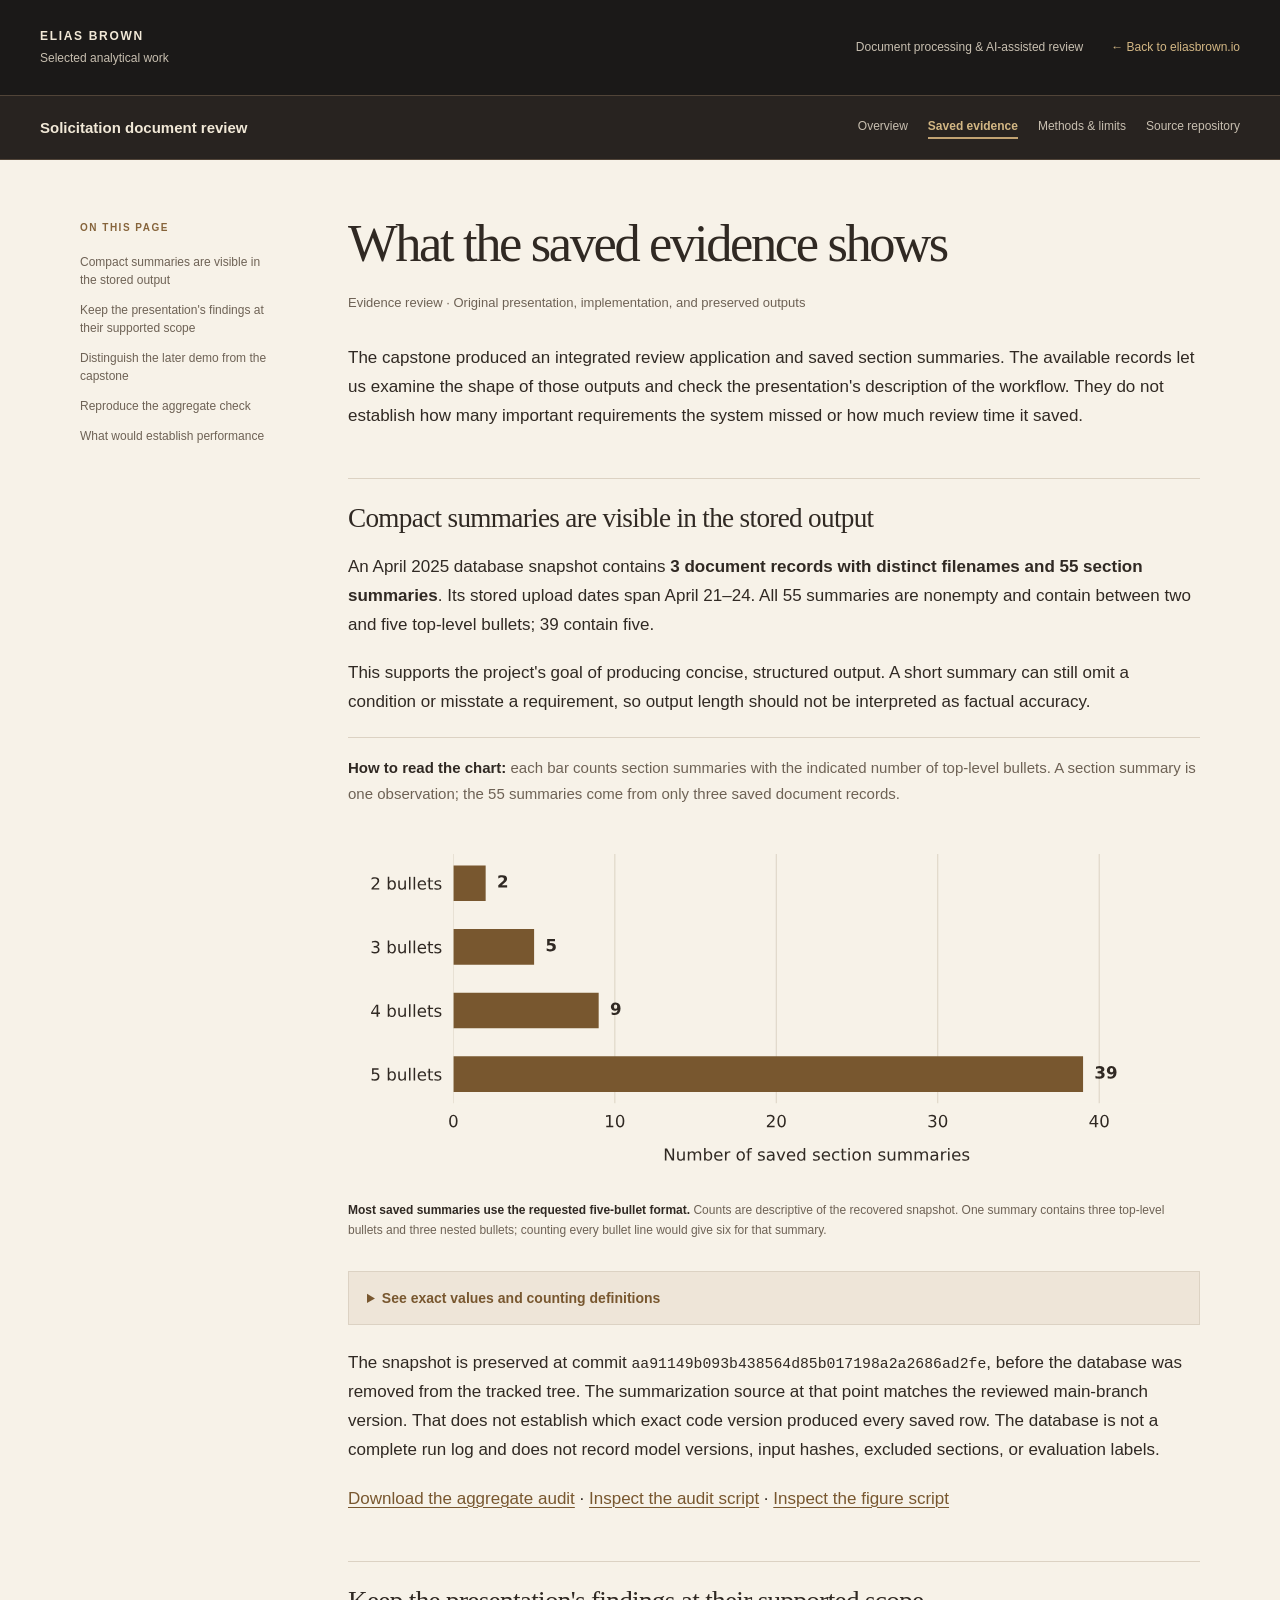
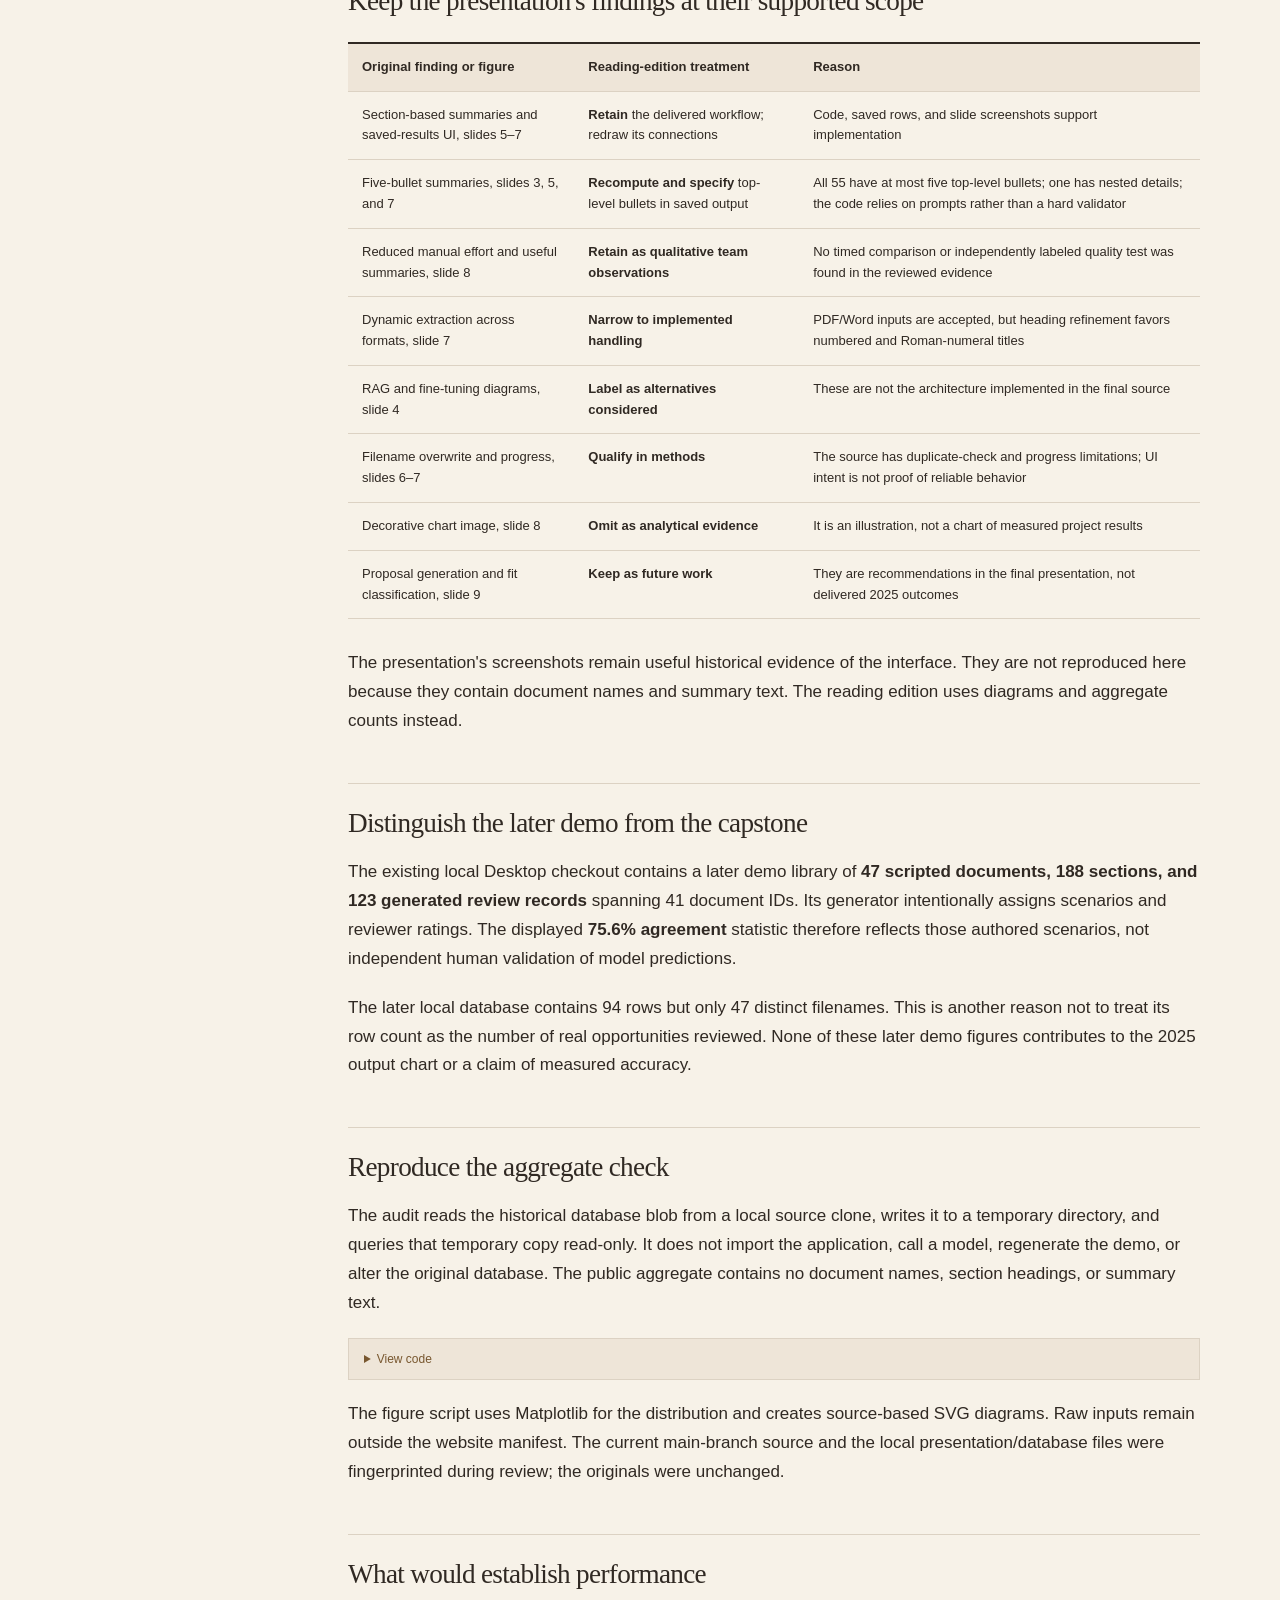
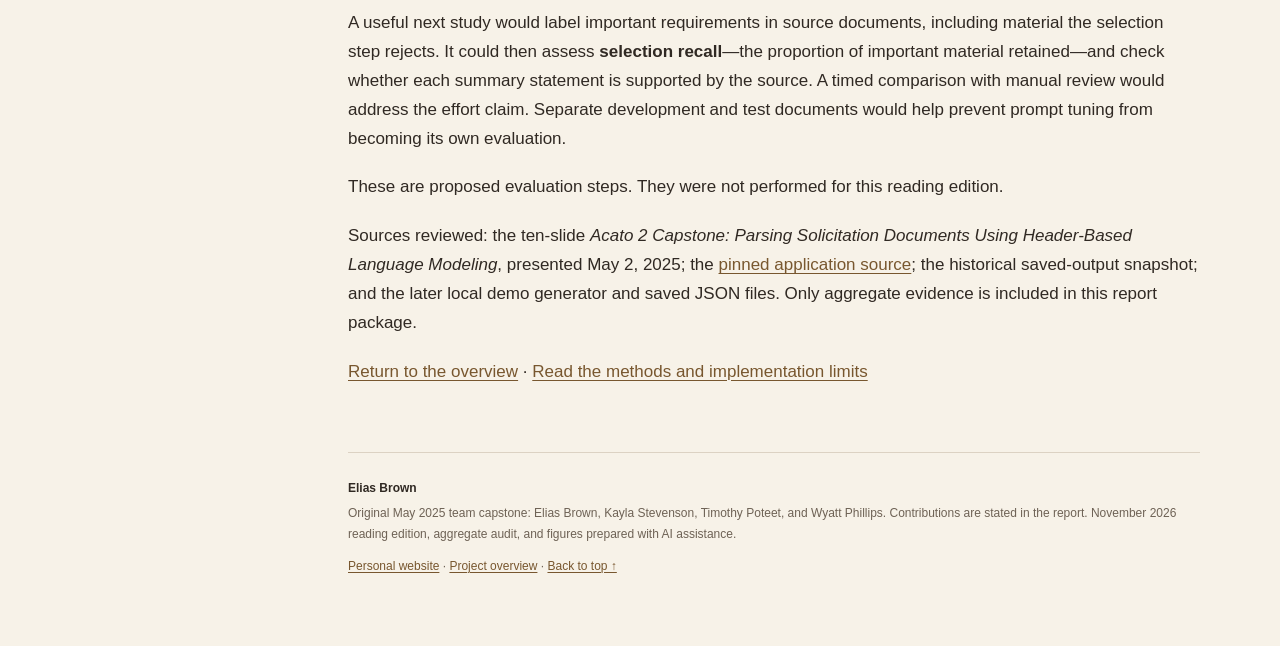
==== docs/EVIDENCE.html @ 6ca0c3f8 "Publish approved capstone reading edition from a229d2d" ====
<!doctype html>
<html lang="en"><head><meta charset="utf-8"><meta name="viewport" content="width=device-width,initial-scale=1">
<title>What the saved evidence
shows · Elias Brown</title><meta name="description" content="A team capstone connecting document parsing, relevant-section selection, concise summaries, and saved-result review, with an audit of preserved 2025 outputs.">
<link rel="stylesheet" href="../report.36d88fd0d2bb.css"></head>
<body><a class="skip" href="#main">Skip to content</a>
<header class="masthead"><a class="identity" href="https://eliasbrown.io/">ELIAS BROWN <span>Selected analytical work</span></a><div class="masthead-links"><span class="discipline">Document processing &amp; AI-assisted review</span><a class="home-link" href="https://eliasbrown.io/">← Back to eliasbrown.io</a></div></header>
<div class="projectbar"><a class="projectname" href="../index.html">Solicitation document review</a><nav class="site-nav" aria-label="Project"><a href="../index.html">Overview</a><a href="EVIDENCE.html" aria-current="page">Saved evidence</a><a href="METHODS.html">Methods &amp; limits</a><a href="https://github.com/eliasbrown99/Capstone">Source repository</a></nav></div>
<script>
(() => {
  const bar = document.querySelector('.projectbar');
  const updateHeaderHeight = () => document.documentElement.style.setProperty(
    '--projectbar-height', bar.getBoundingClientRect().height + 'px'
  );
  updateHeaderHeight();
  if ('ResizeObserver' in window) new ResizeObserver(updateHeaderHeight).observe(bar);
  else window.addEventListener('resize', updateHeaderHeight);
})();
</script>
<div class="layout"><aside class="contents"><p class="eyebrow">ON THIS PAGE</p><nav aria-label="Sections"><a href="#compact-summaries-are-visible-in-the-stored-output">Compact
summaries are visible in the stored output</a><a href="#keep-the-presentations-findings-at-their-supported-scope">Keep
the presentation's findings at their supported scope</a><a href="#distinguish-the-later-demo-from-the-capstone">Distinguish the
later demo from the capstone</a><a href="#reproduce-the-aggregate-check">Reproduce the aggregate
check</a><a href="#what-would-establish-performance">What would establish
performance</a></nav></aside>
<main id="main"><article><h1 id="what-the-saved-evidence-shows">What the saved evidence
shows</h1>
<p><strong>Evidence review · Original presentation, implementation, and
preserved outputs</strong></p>
<p>The capstone produced an integrated review application and saved
section summaries. The available records let us examine the shape of
those outputs and check the presentation's description of the workflow.
They do not establish how many important requirements the system missed
or how much review time it saved.</p>
<h2 id="compact-summaries-are-visible-in-the-stored-output">Compact
summaries are visible in the stored output</h2>
<p>An April 2025 database snapshot contains <strong>3 document records
with distinct filenames and 55 section summaries</strong>. Its stored
upload dates span April 21–24. All 55 summaries are nonempty and contain
between two and five top-level bullets; 39 contain five.</p>
<p>This supports the project's goal of producing concise, structured
output. A short summary can still omit a condition or misstate a
requirement, so output length should not be interpreted as factual
accuracy.</p>
<p class="chart-guide"><strong>How to read the chart:</strong> each bar counts section summaries with the indicated number of top-level bullets. A section summary is one observation; the 55 summaries come from only three saved document records.</p>

<figure class="analysis-figure">
<img class="chart-wide" src="../_source/figures/bullet-counts-wide.svg" alt="Top-level bullet counts across 55 saved summaries: two bullets in 2 summaries, three in 5, four in 9, and five in 39." />
<img class="chart-mobile" src="../_source/figures/bullet-counts-mobile.svg" alt="Top-level bullet counts across 55 saved summaries: two bullets in 2 summaries, three in 5, four in 9, and five in 39." />
<figcaption><strong>Most saved summaries use the requested five-bullet format.</strong> Counts are descriptive of the recovered snapshot. One summary contains three top-level bullets and three nested bullets; counting every bullet line would give six for that summary.</figcaption>
</figure>

<details class="method-note">
<summary>See exact values and counting definitions</summary>

<div class="table-wrap" role="region" aria-label="Data table" tabindex="0"><table>
<thead>
<tr>
<th>Top-level bullets</th>
<th style="text-align: right;">Section summaries</th>
</tr>
</thead>
<tbody>
<tr>
<td>2</td>
<td style="text-align: right;">2</td>
</tr>
<tr>
<td>3</td>
<td style="text-align: right;">5</td>
</tr>
<tr>
<td>4</td>
<td style="text-align: right;">9</td>
</tr>
<tr>
<td>5</td>
<td style="text-align: right;">39</td>
</tr>
<tr>
<td><strong>Total</strong></td>
<td style="text-align: right;"><strong>55</strong></td>
</tr>
</tbody>
</table></div>
<p>One observation is one object in a stored document's summary list. A
bullet line starts with a dash, asterisk, bullet symbol, or
numbered-list marker. Top-level bullets have the smallest indentation
within that summary. The audit also counts nested bullets separately,
checks for empty summaries, and verifies that the distribution totals
55. Distinct filenames are not a content-based deduplication rule.</p>
</details>

<p>The snapshot is preserved at commit
<code>aa91149b093b438564d85b017198a2a2686ad2fe</code>, before the
database was removed from the tracked tree. The summarization source at
that point matches the reviewed main-branch version. That does not
establish which exact code version produced every saved row. The
database is not a complete run log and does not record model versions,
input hashes, excluded sections, or evaluation labels.</p>
<p><a href="../_source/analysis/derived/saved-output-audit.json">Download the
aggregate audit</a> · <a
href="../_source/scripts/audit_saved_outputs.py">Inspect the audit script</a> ·
<a href="../_source/scripts/generate_figures.py">Inspect the figure
script</a></p>
<h2 id="keep-the-presentations-findings-at-their-supported-scope">Keep
the presentation's findings at their supported scope</h2>
<div class="table-wrap" role="region" aria-label="Data table" tabindex="0"><table>
<thead>
<tr>
<th>Original finding or figure</th>
<th>Reading-edition treatment</th>
<th>Reason</th>
</tr>
</thead>
<tbody>
<tr>
<td>Section-based summaries and saved-results UI, slides 5–7</td>
<td><strong>Retain</strong> the delivered workflow; redraw its
connections</td>
<td>Code, saved rows, and slide screenshots support implementation</td>
</tr>
<tr>
<td>Five-bullet summaries, slides 3, 5, and 7</td>
<td><strong>Recompute and specify</strong> top-level bullets in saved
output</td>
<td>All 55 have at most five top-level bullets; one has nested details;
the code relies on prompts rather than a hard validator</td>
</tr>
<tr>
<td>Reduced manual effort and useful summaries, slide 8</td>
<td><strong>Retain as qualitative team observations</strong></td>
<td>No timed comparison or independently labeled quality test was found
in the reviewed evidence</td>
</tr>
<tr>
<td>Dynamic extraction across formats, slide 7</td>
<td><strong>Narrow to implemented handling</strong></td>
<td>PDF/Word inputs are accepted, but heading refinement favors numbered
and Roman-numeral titles</td>
</tr>
<tr>
<td>RAG and fine-tuning diagrams, slide 4</td>
<td><strong>Label as alternatives considered</strong></td>
<td>These are not the architecture implemented in the final source</td>
</tr>
<tr>
<td>Filename overwrite and progress, slides 6–7</td>
<td><strong>Qualify in methods</strong></td>
<td>The source has duplicate-check and progress limitations; UI intent
is not proof of reliable behavior</td>
</tr>
<tr>
<td>Decorative chart image, slide 8</td>
<td><strong>Omit as analytical evidence</strong></td>
<td>It is an illustration, not a chart of measured project results</td>
</tr>
<tr>
<td>Proposal generation and fit classification, slide 9</td>
<td><strong>Keep as future work</strong></td>
<td>They are recommendations in the final presentation, not delivered
2025 outcomes</td>
</tr>
</tbody>
</table></div>
<p>The presentation's screenshots remain useful historical evidence of
the interface. They are not reproduced here because they contain
document names and summary text. The reading edition uses diagrams and
aggregate counts instead.</p>
<h2 id="distinguish-the-later-demo-from-the-capstone">Distinguish the
later demo from the capstone</h2>
<p>The existing local Desktop checkout contains a later demo library of
<strong>47 scripted documents, 188 sections, and 123 generated review
records</strong> spanning 41 document IDs. Its generator intentionally
assigns scenarios and reviewer ratings. The displayed <strong>75.6%
agreement</strong> statistic therefore reflects those authored
scenarios, not independent human validation of model predictions.</p>
<p>The later local database contains 94 rows but only 47 distinct
filenames. This is another reason not to treat its row count as the
number of real opportunities reviewed. None of these later demo figures
contributes to the 2025 output chart or a claim of measured
accuracy.</p>
<h2 id="reproduce-the-aggregate-check">Reproduce the aggregate
check</h2>
<p>The audit reads the historical database blob from a local source
clone, writes it to a temporary directory, and queries that temporary
copy read-only. It does not import the application, call a model,
regenerate the demo, or alter the original database. The public
aggregate contains no document names, section headings, or summary
text.</p>
<details class="code"><summary>View code</summary><div class="sourceCode" id="cb1"><pre class="sourceCode sh"><code class="sourceCode bash"><span id="cb1-1"><a href="#cb1-1" aria-hidden="true" tabindex="-1"></a><span class="ex">python3</span> scripts/audit_saved_outputs.py <span class="dt">\</span></span>
<span id="cb1-2"><a href="#cb1-2" aria-hidden="true" tabindex="-1"></a>  <span class="at">--source-repo</span> /path/to/Capstone <span class="dt">\</span></span>
<span id="cb1-3"><a href="#cb1-3" aria-hidden="true" tabindex="-1"></a>  <span class="at">--output-dir</span> analysis/derived</span>
<span id="cb1-4"><a href="#cb1-4" aria-hidden="true" tabindex="-1"></a><span class="ex">python3</span> scripts/generate_figures.py</span></code></pre></div></details>
<p>The figure script uses Matplotlib for the distribution and creates
source-based SVG diagrams. Raw inputs remain outside the website
manifest. The current main-branch source and the local
presentation/database files were fingerprinted during review; the
originals were unchanged.</p>
<h2 id="what-would-establish-performance">What would establish
performance</h2>
<p>A useful next study would label important requirements in source
documents, including material the selection step rejects. It could then
assess <strong>selection recall</strong>—the proportion of important
material retained—and check whether each summary statement is supported
by the source. A timed comparison with manual review would address the
effort claim. Separate development and test documents would help prevent
prompt tuning from becoming its own evaluation.</p>
<p>These are proposed evaluation steps. They were not performed for this
reading edition.</p>
<p>Sources reviewed: the ten-slide <em>Acato 2 Capstone: Parsing
Solicitation Documents Using Header-Based Language Modeling</em>,
presented May 2, 2025; the <a
href="https://github.com/eliasbrown99/Capstone/tree/c8105f820f062c6097f1a0a2d39d11cdb0bffb4e">pinned
application source</a>; the historical saved-output snapshot; and the
later local demo generator and saved JSON files. Only aggregate evidence
is included in this report package.</p>
<p><a href="../index.html">Return to the overview</a> · <a
href="METHODS.html">Read the methods and implementation limits</a></p>
</article><footer><strong>Elias Brown</strong><p>Original May 2025 team capstone: Elias Brown, Kayla Stevenson, Timothy Poteet, and Wyatt Phillips. Contributions are stated in the report. November 2026 reading edition, aggregate audit, and figures prepared with AI assistance.</p><a href="https://eliasbrown.io/">Personal website</a> · <a href="../index.html">Project overview</a> · <a href="#main">Back to top ↑</a></footer></main></div></body></html>
---- report.36d88fd0d2bb.css ----
:root{--ink:#302923;--muted:#6e6255;--line:#dcd2c3;--paper:#f7f2e8;--wash:#eee5d8;--accent:#78572f;--warm:#86643b}*{box-sizing:border-box}html{scroll-behavior:smooth;scroll-padding-top:1.5rem}body{margin:0;background:var(--paper);color:var(--ink);font-family:-apple-system,BlinkMacSystemFont,"Segoe UI",sans-serif;font-size:17px;line-height:1.7}a{color:var(--accent);text-decoration-thickness:1px;text-underline-offset:.2em}a:hover{color:#4d3621}a:focus-visible,summary:focus-visible,[tabindex]:focus-visible{outline:3px solid #c88946;outline-offset:4px}.skip{position:absolute;top:-80px;left:1rem;padding:.6rem;background:white;z-index:10}.skip:focus{top:1rem}.masthead{max-width:1280px;margin:auto;display:flex;justify-content:space-between;align-items:center;padding:24px 40px;border-bottom:1px solid var(--line);gap:20px}.identity{color:var(--ink);font-size:12px;font-weight:750;letter-spacing:.14em;text-decoration:none}.identity span{font-size:12px;font-weight:400;letter-spacing:0;color:var(--muted);display:block;margin-top:2px}.discipline{color:var(--muted);font-size:12px}.projectbar{max-width:1280px;padding:19px 40px;margin:auto;display:flex;justify-content:space-between;gap:20px;align-items:center;border-bottom:1px solid var(--line)}.projectname{font-size:15px;font-weight:650;color:var(--ink);text-decoration:none}.site-nav{display:flex;gap:20px;flex-wrap:wrap;font-size:12px}.site-nav a{color:var(--muted);text-decoration:none;white-space:nowrap}.site-nav a[aria-current]{color:var(--accent);font-weight:700;border-bottom:2px solid var(--accent)}.layout{max-width:1200px;margin:0 auto;display:grid;grid-template-columns:210px minmax(0,1fr);gap:58px;padding:55px 40px 70px}.contents{position:sticky;top:30px;align-self:start;max-height:90vh;overflow:auto;padding-right:10px}.eyebrow{font-size:10px;font-weight:700;color:var(--warm);letter-spacing:.15em;margin:4px 0 17px}.contents nav{display:grid;gap:12px}.contents a{font-size:12px;line-height:1.5;text-decoration:none;color:var(--muted)}.contents a:hover{color:var(--accent)}main{min-width:0}article>h1:first-child{font-family:Georgia,"Times New Roman",serif;font-size:clamp(2.25rem,4.1vw,3.6rem);font-weight:400;letter-spacing:-.045em;line-height:1.08;margin:0 0 20px;max-width:850px}article>h1:first-child+p{font-size:13px;color:var(--muted);margin-bottom:30px}article>h1:first-child+p strong{font-weight:500}h2{font-family:Georgia,"Times New Roman",serif;font-weight:400;font-size:1.7rem;letter-spacing:-.025em;line-height:1.25;margin:47px 0 18px;padding-top:22px;border-top:1px solid var(--line)}h3{font-size:1.05rem;line-height:1.4;margin:30px 0 12px}p{margin:0 0 20px}strong{font-weight:650}li{margin:8px 0}ul,ol{padding-left:23px}img{display:block;max-width:100%;height:auto;margin:28px auto;border:1px solid var(--line)}figure{margin:28px 0}figcaption{font-size:12px;color:var(--muted)}.table-wrap{max-width:100%;overflow-x:auto;margin:24px 0 30px;border-top:2px solid var(--ink);border-bottom:1px solid var(--line)}table{width:100%;border-collapse:collapse;font-size:13px;line-height:1.6}th{text-align:left;background:var(--wash);font-weight:650}th,td{padding:13px 14px;vertical-align:top;border-bottom:1px solid var(--line)}tbody tr:last-child td{border-bottom:none}blockquote,.markdown-alert{margin:25px 0;padding:20px 25px;border-left:3px solid var(--accent);background:var(--wash)}blockquote p:last-child,.markdown-alert p:last-child{margin-bottom:0}blockquote h3{margin-top:0}.markdown-alert-title{font-size:12px;font-weight:700;letter-spacing:.04em;color:var(--accent)}pre{padding:20px;background:#eee5d8;border:1px solid var(--line);overflow:auto;font-size:12px;line-height:1.65}code{font-family:ui-monospace,SFMono-Regular,Consolas,monospace;font-size:.87em;overflow-wrap:anywhere}pre code{font-size:inherit;overflow-wrap:normal}.code{border:1px solid var(--line);margin:20px 0}.code summary{padding:10px 15px;cursor:pointer;color:var(--accent);font-size:12px;background:var(--wash)}.code pre{margin:0;border:0}math{font-size:.98em;max-width:100%;overflow:auto}.math.display{display:block;overflow-x:auto;padding:14px 0}footer{border-top:1px solid var(--line);margin-top:65px;padding-top:25px;color:var(--muted);font-size:12px}footer strong{color:var(--ink)}footer p{margin:5px 0 12px}.file-list{list-style:none;padding:0}.file-list li{border-bottom:1px solid var(--line);padding:8px 0;overflow-wrap:anywhere}@media(max-width:900px){.projectbar{display:block}.site-nav{margin-top:14px;gap:16px}.layout{grid-template-columns:160px minmax(0,1fr);gap:30px;padding:40px 28px}.masthead,.projectbar{padding-left:28px;padding-right:28px}}@media(max-width:650px){body{font-size:16px;line-height:1.7}.masthead{padding:18px 22px}.discipline{display:none}.projectbar{padding:15px 22px}.site-nav{gap:10px 18px}.layout{display:block;padding:31px 22px 50px}.contents{position:static;max-height:none;margin:0 0 30px;padding-bottom:20px;border-bottom:1px solid var(--line)}.contents nav{display:flex;flex-wrap:wrap;gap:9px 17px}.contents a{font-size:11px}.eyebrow{margin:0 0 10px}.contents nav a:nth-child(n+6){display:none}article>h1:first-child{font-size:2.6rem}h2{font-size:1.55rem;margin-top:35px}th,td{padding:10px;min-width:120px}blockquote,.markdown-alert{padding:15px 17px}pre{padding:14px}}@media print{body{font-size:11pt}.masthead,.projectbar,.contents,.skip{display:none}.layout{display:block;padding:0}article>h1:first-child{font-size:28pt}h2{break-after:avoid}img,table{break-inside:avoid}.table-wrap{overflow:visible}.code{display:none}a{color:inherit}footer{margin-top:25px}}

/* Shared portfolio identity; paper-colored content keeps long reports readable. */
.masthead{max-width:none;padding:26px max(40px,calc((100vw - 1200px)/2));background:#1b1918;border-bottom:1px solid #514438;color:#f1e8d7}
.masthead .identity{color:#f1e8d7}.masthead .identity span,.masthead .discipline{color:#c8bfb0}
.masthead-links{display:flex;align-items:center;gap:28px;flex-wrap:wrap;justify-content:flex-end}
.masthead .home-link{font-size:12px;color:#d3b784;text-decoration:none;white-space:nowrap}
.masthead a:hover{color:#e0c495}.projectbar{max-width:none;padding:19px max(40px,calc((100vw - 1200px)/2));background:#282320;border-bottom:1px solid #514438}
.projectname{color:#f1e8d7}.projectbar a:hover{color:#e0c495}.site-nav a{color:#c8bfb0}.site-nav a[aria-current]{color:#d3b784;border-color:#c2a373}
img{background:#fff}.skip{background:#f7f2e8}.masthead a:focus-visible,.projectbar a:focus-visible{outline-color:#e0c495}
@media(max-width:900px){.masthead,.projectbar{padding-left:28px;padding-right:28px}.masthead-links{gap:10px}.masthead .discipline{display:none}}
@media(max-width:650px){.masthead{padding:20px 22px;gap:15px}.projectbar{padding:17px 22px}.masthead .home-link{font-size:11px}.identity{letter-spacing:.1em}.identity span{font-size:11px}}
@media(prefers-reduced-motion:reduce){html{scroll-behavior:auto}}
@media print{body{background:white;color:black}.masthead,.projectbar{display:none}}

/* Keep project navigation available and offset section targets by its actual height. */
:root{--projectbar-height:4.5rem}
html{scroll-padding-top:calc(var(--projectbar-height) + 1.5rem)}
.projectbar{position:sticky;top:0;z-index:20}
.skip{z-index:30}
@media(min-width:651px){
  .contents{
    top:calc(var(--projectbar-height) + 30px);
    max-height:calc(100vh - var(--projectbar-height) - 60px);
    max-height:calc(100dvh - var(--projectbar-height) - 60px);
  }
}
@media(max-width:900px){:root{--projectbar-height:10rem}}
@media print{html{scroll-padding-top:0}}

/* Optional reading-edition helpers: scale, explanations and responsive figures. */
.preview-note{max-width:1200px;margin:0 auto;padding:13px 40px 0;color:var(--muted);font-size:11px;letter-spacing:.04em}
.stat-grid{display:grid;grid-template-columns:repeat(4,minmax(0,1fr));gap:14px;margin:30px 0 15px;padding:24px 0;border-top:1px solid var(--line);border-bottom:1px solid var(--line)}
.stat-grid>div{display:flex;flex-direction:column;gap:8px}.stat-grid strong{font-family:Georgia,serif;font-size:38px;font-weight:400;color:var(--accent);line-height:1}.stat-grid span{font-size:12px;line-height:1.55;color:var(--muted)}
.fine-print{font-size:12px;line-height:1.65;color:var(--muted)}
.method-note{border:1px solid var(--line);margin:24px 0;font-size:14px;line-height:1.75}.method-note summary{cursor:pointer;padding:14px 18px;color:var(--accent);font-size:14px;background:var(--wash);font-weight:600}.method-note>p{padding:0 18px}.method-note>p:first-of-type{margin-top:18px}.method-note>.table-wrap{margin:16px}.method-note summary:hover{color:var(--ink)}
.formula{padding:18px 20px;border-left:3px solid var(--accent);background:var(--wash);font-size:15px;margin:24px 0;line-height:1.7}
.analysis-figure{margin:28px 0 30px}.analysis-figure img{width:100%;background:var(--paper);border:0;margin:0 0 15px}.analysis-figure .chart-mobile{display:none}.analysis-figure figcaption{line-height:1.7;font-size:12px}.analysis-figure figcaption strong{color:var(--ink)}
.reader-note{border-left:3px solid var(--accent);background:var(--wash);padding:18px 22px;margin:28px 0;font-size:15px;line-height:1.7}.reader-note>strong{display:block;margin-bottom:7px}.reader-note p:last-child{margin-bottom:0}
.chart-guide{font-size:15px;line-height:1.7;border-top:1px solid var(--line);padding-top:17px;color:var(--muted)}.chart-guide strong{color:var(--ink)}
.diagram-figure{padding:18px 0 0;border-top:1px solid var(--line)}
@media(max-width:1100px){.stat-grid{grid-template-columns:repeat(2,minmax(0,1fr));row-gap:24px}.analysis-figure .chart-wide{display:none}.analysis-figure .chart-mobile{display:block}.preview-note{padding-left:28px;padding-right:28px}}
@media(max-width:650px){.preview-note{padding:12px 22px 0;font-size:10px}.stat-grid strong{font-size:35px}.stat-grid{gap:22px 15px}.method-note summary{padding:13px}.method-note>p{padding:0 13px}.formula{padding:15px;font-size:14px}.reader-note{padding:16px 18px}.chart-guide{font-size:14px}}
@media print{.preview-note{display:none}.analysis-figure .chart-wide{display:block}.analysis-figure .chart-mobile{display:none}.stat-grid{grid-template-columns:repeat(4,1fr)}.analysis-figure{break-inside:avoid}}

/* Keep connected vertical diagrams readable without stretching. */
.narrow-diagram{max-width:470px;margin-left:auto;margin-right:auto}
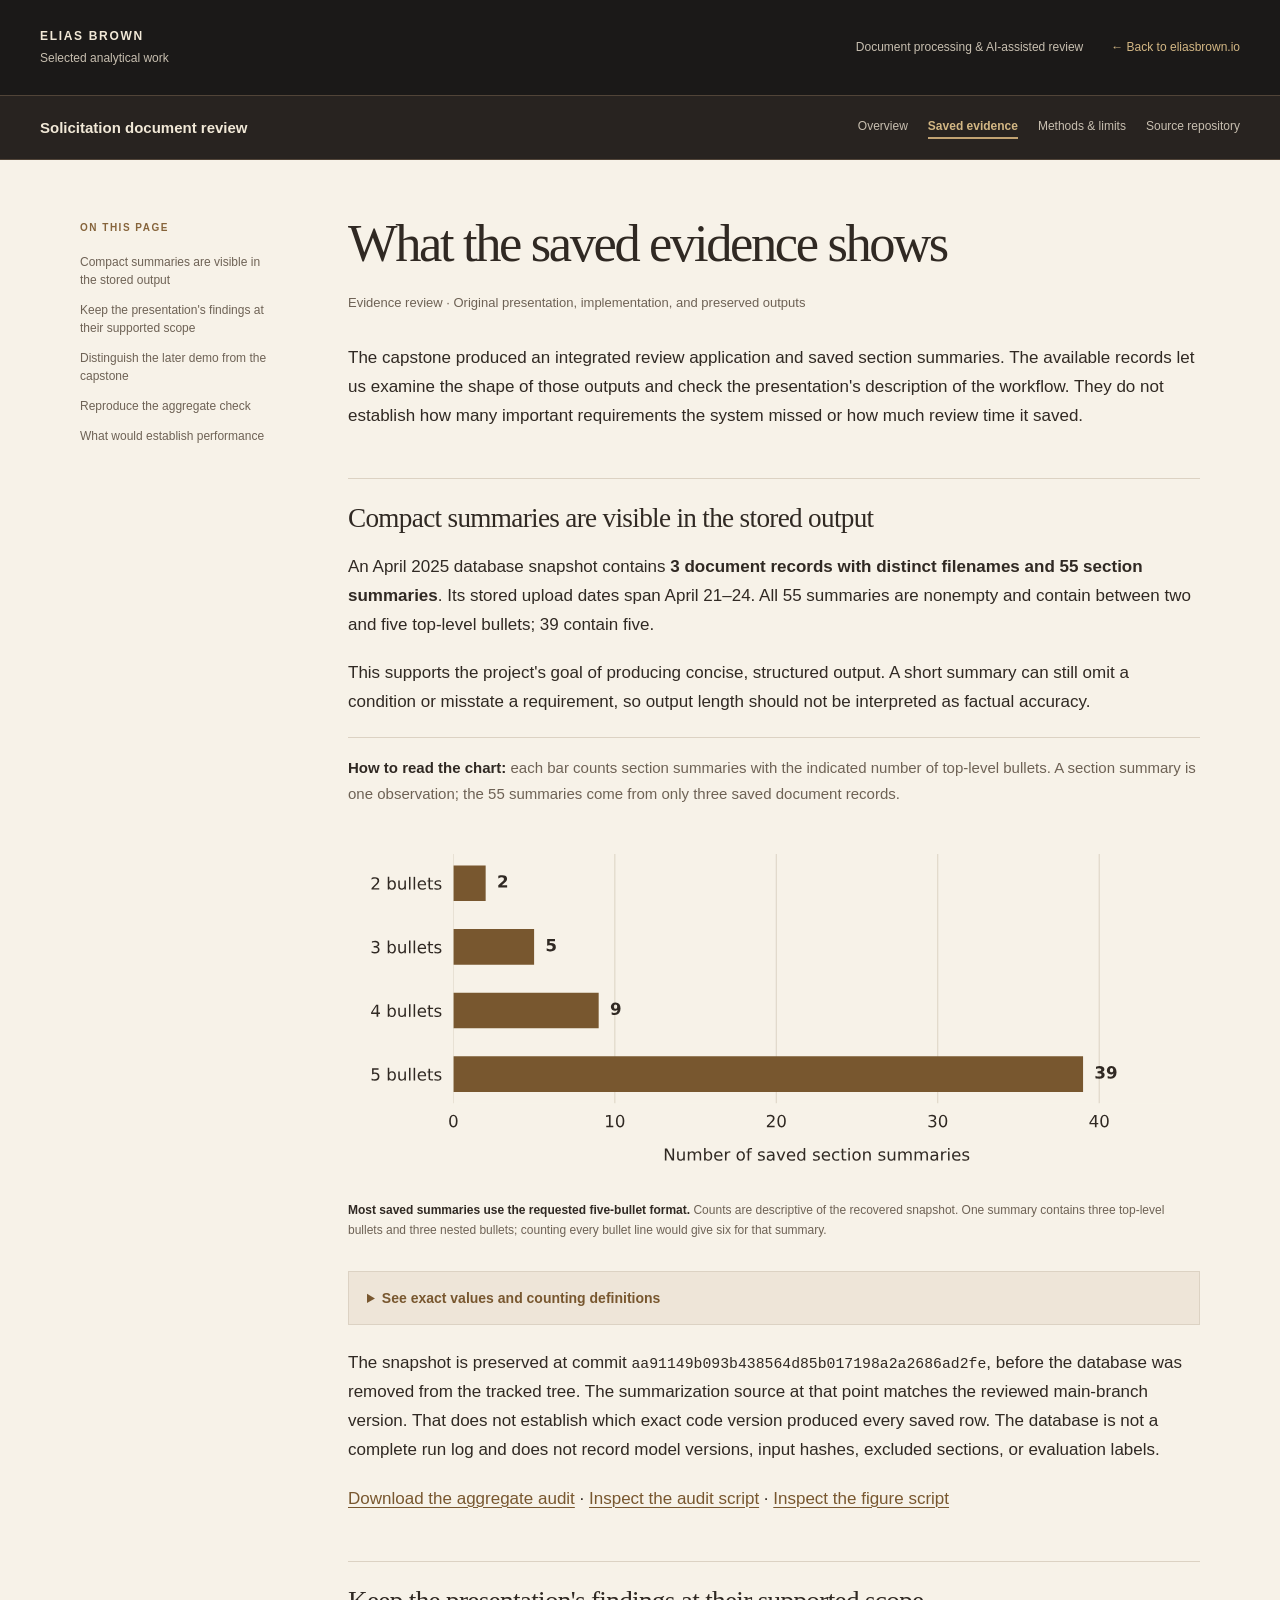
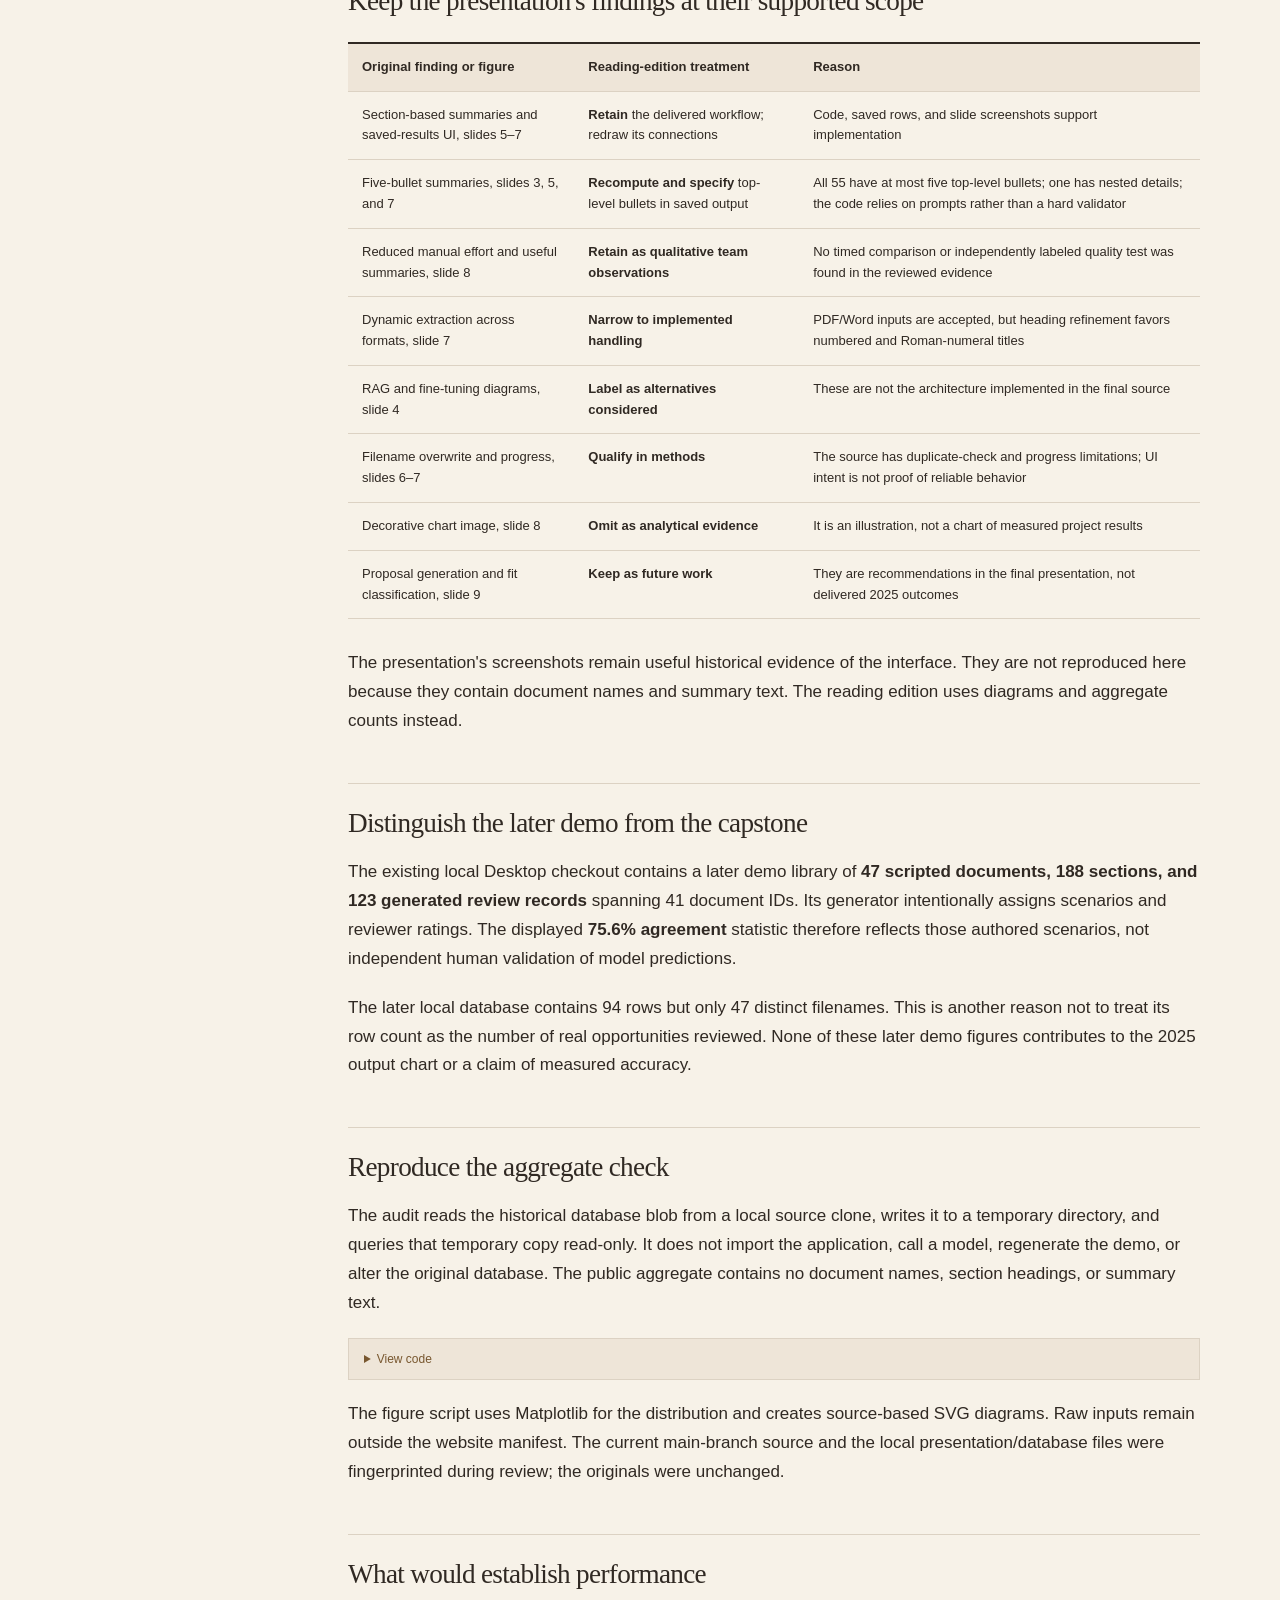
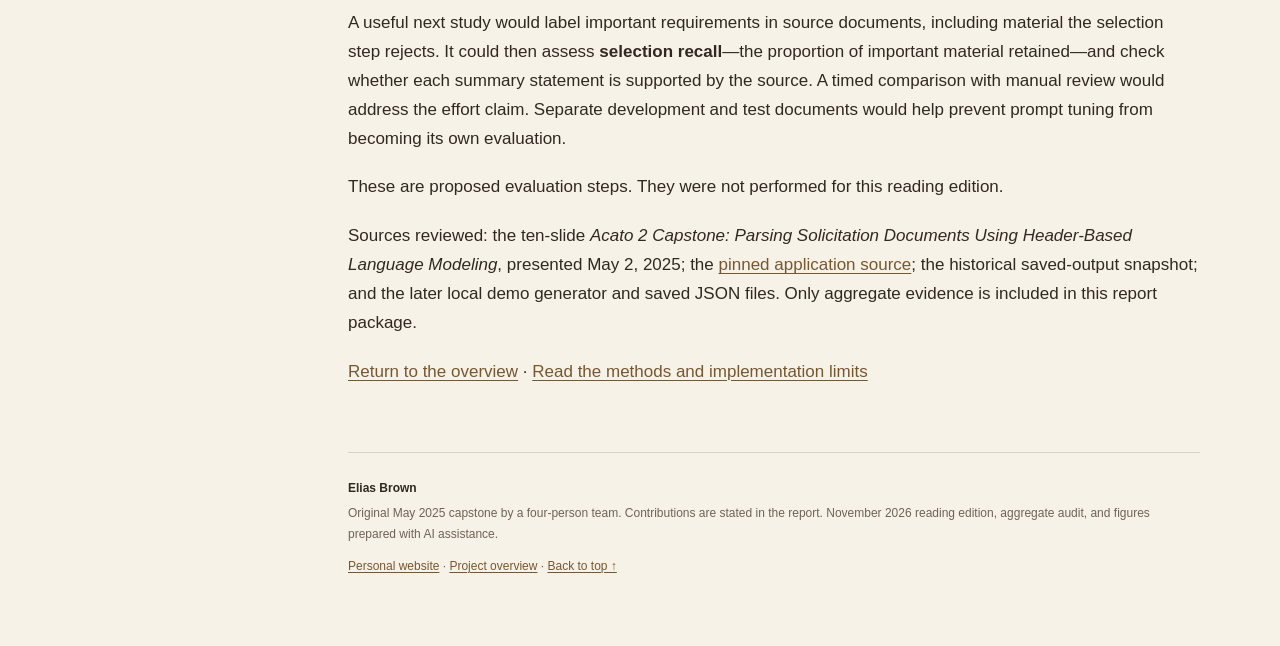
==== commit 3313ae0e: "Remove teammates' names from the published report Co-Authored-By: Claude Fable 5.2 <noreply@anthropi" ====
--- a/docs/EVIDENCE.html
+++ b/docs/EVIDENCE.html
@@ -217,4 +217,4 @@
 is included in this report package.</p>
 <p><a href="../index.html">Return to the overview</a> · <a
 href="METHODS.html">Read the methods and implementation limits</a></p>
-</article><footer><strong>Elias Brown</strong><p>Original May 2025 team capstone: Elias Brown, Kayla Stevenson, Timothy Poteet, and Wyatt Phillips. Contributions are stated in the report. November 2026 reading edition, aggregate audit, and figures prepared with AI assistance.</p><a href="https://eliasbrown.io/">Personal website</a> · <a href="../index.html">Project overview</a> · <a href="#main">Back to top ↑</a></footer></main></div></body></html>+</article><footer><strong>Elias Brown</strong><p>Original May 2025 capstone by a four-person team. Contributions are stated in the report. November 2026 reading edition, aggregate audit, and figures prepared with AI assistance.</p><a href="https://eliasbrown.io/">Personal website</a> · <a href="../index.html">Project overview</a> · <a href="#main">Back to top ↑</a></footer></main></div></body></html>
